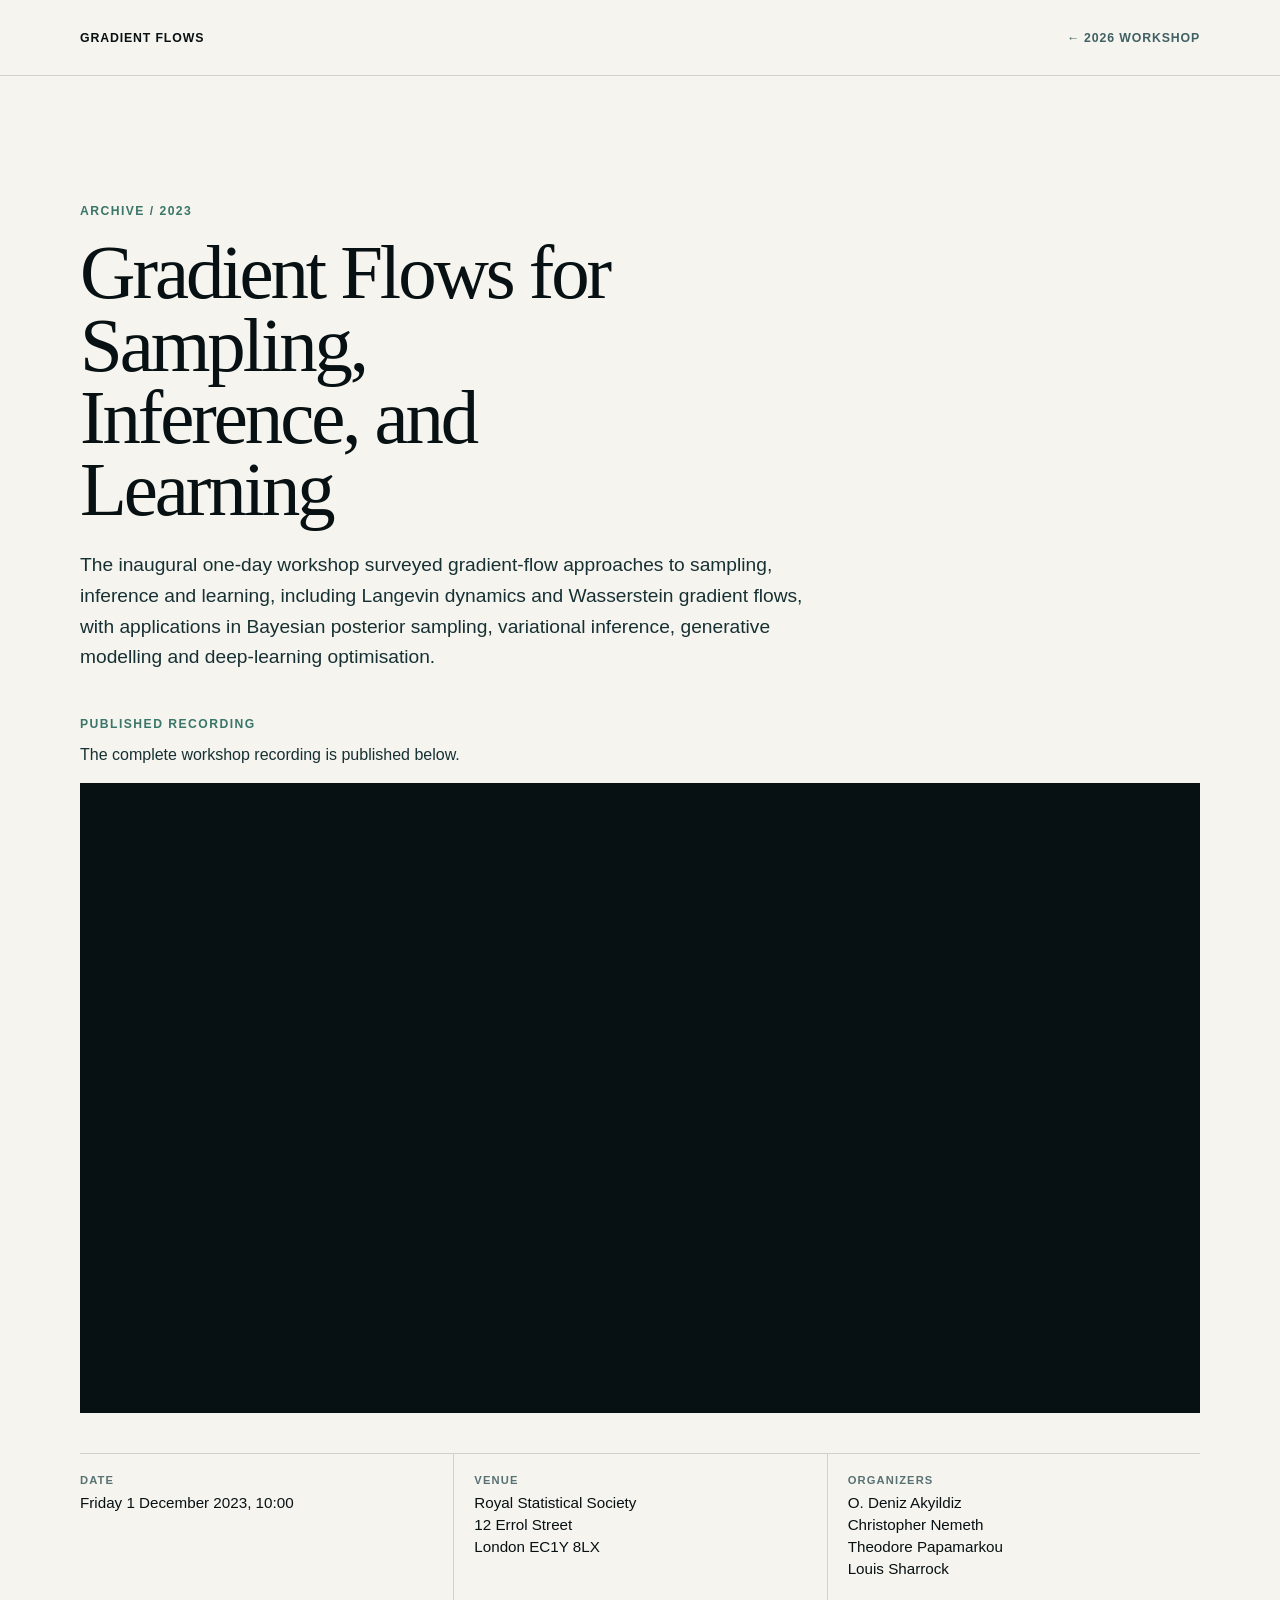
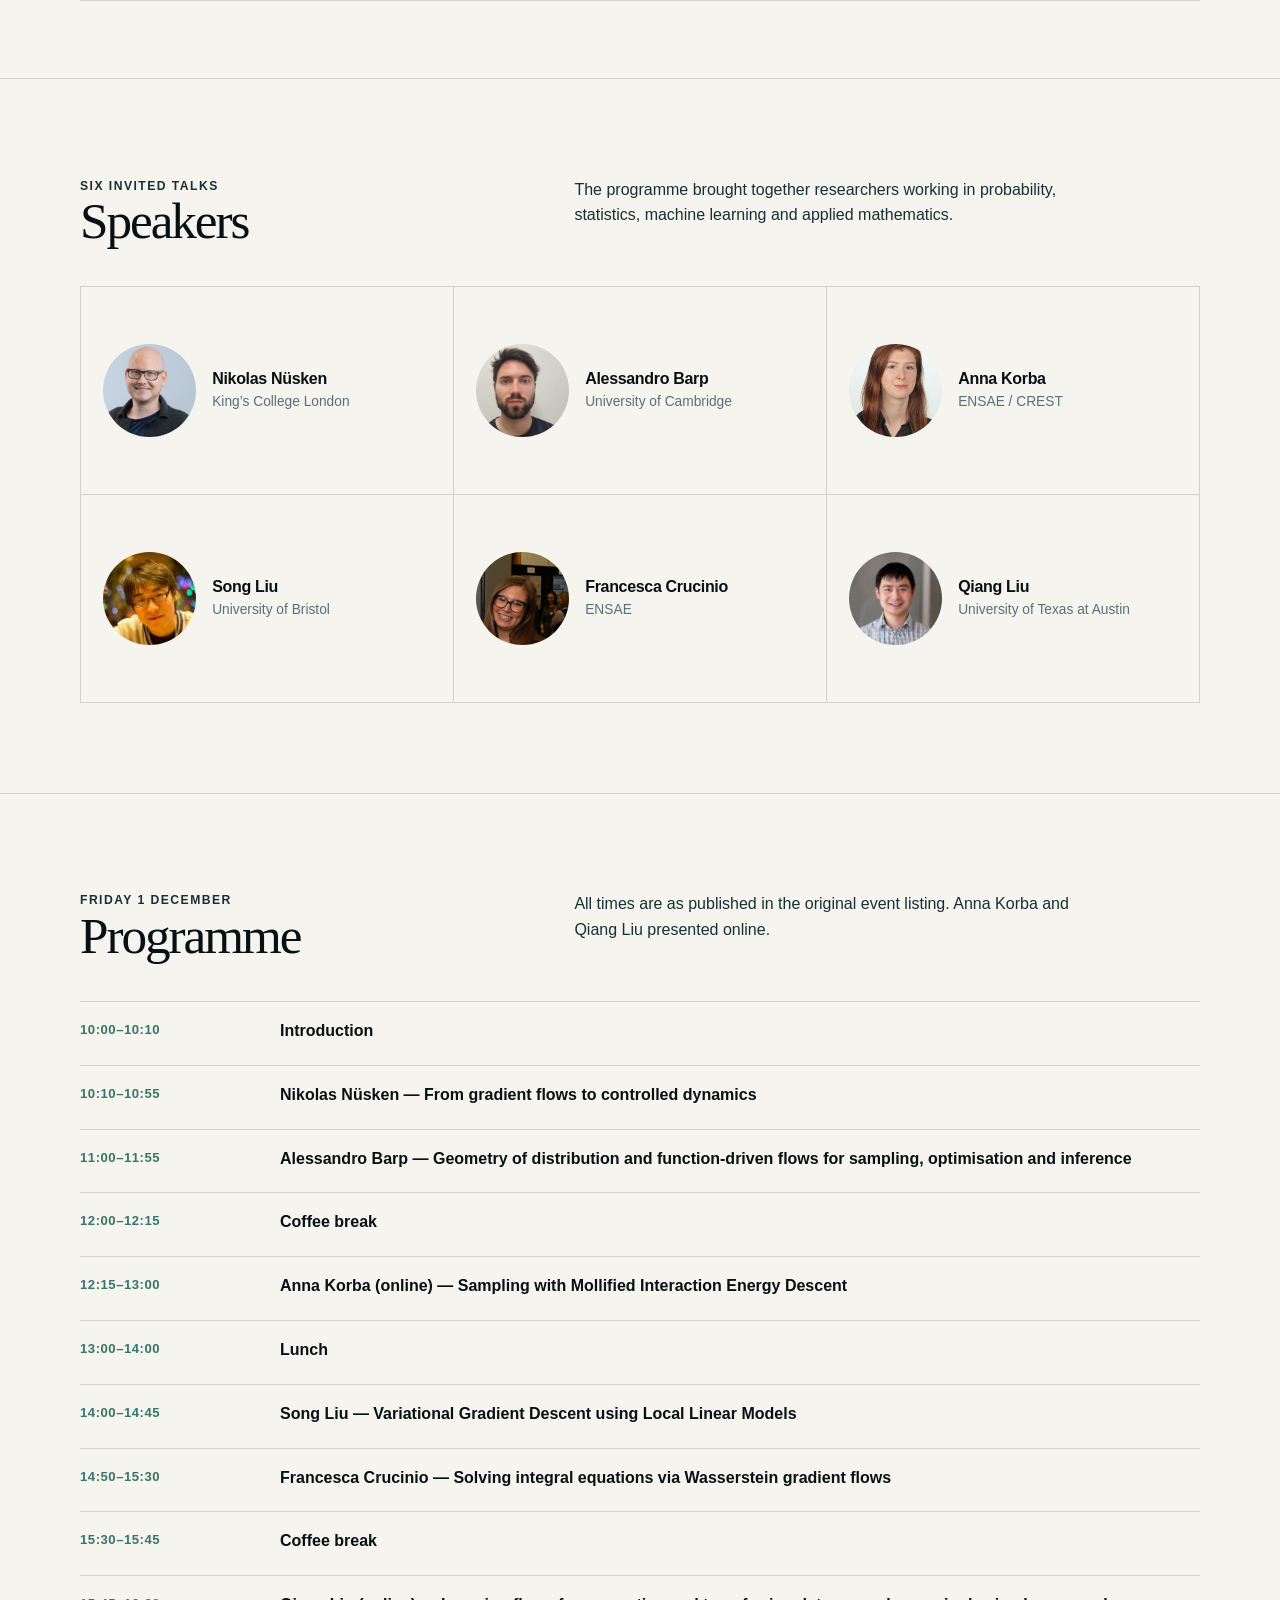
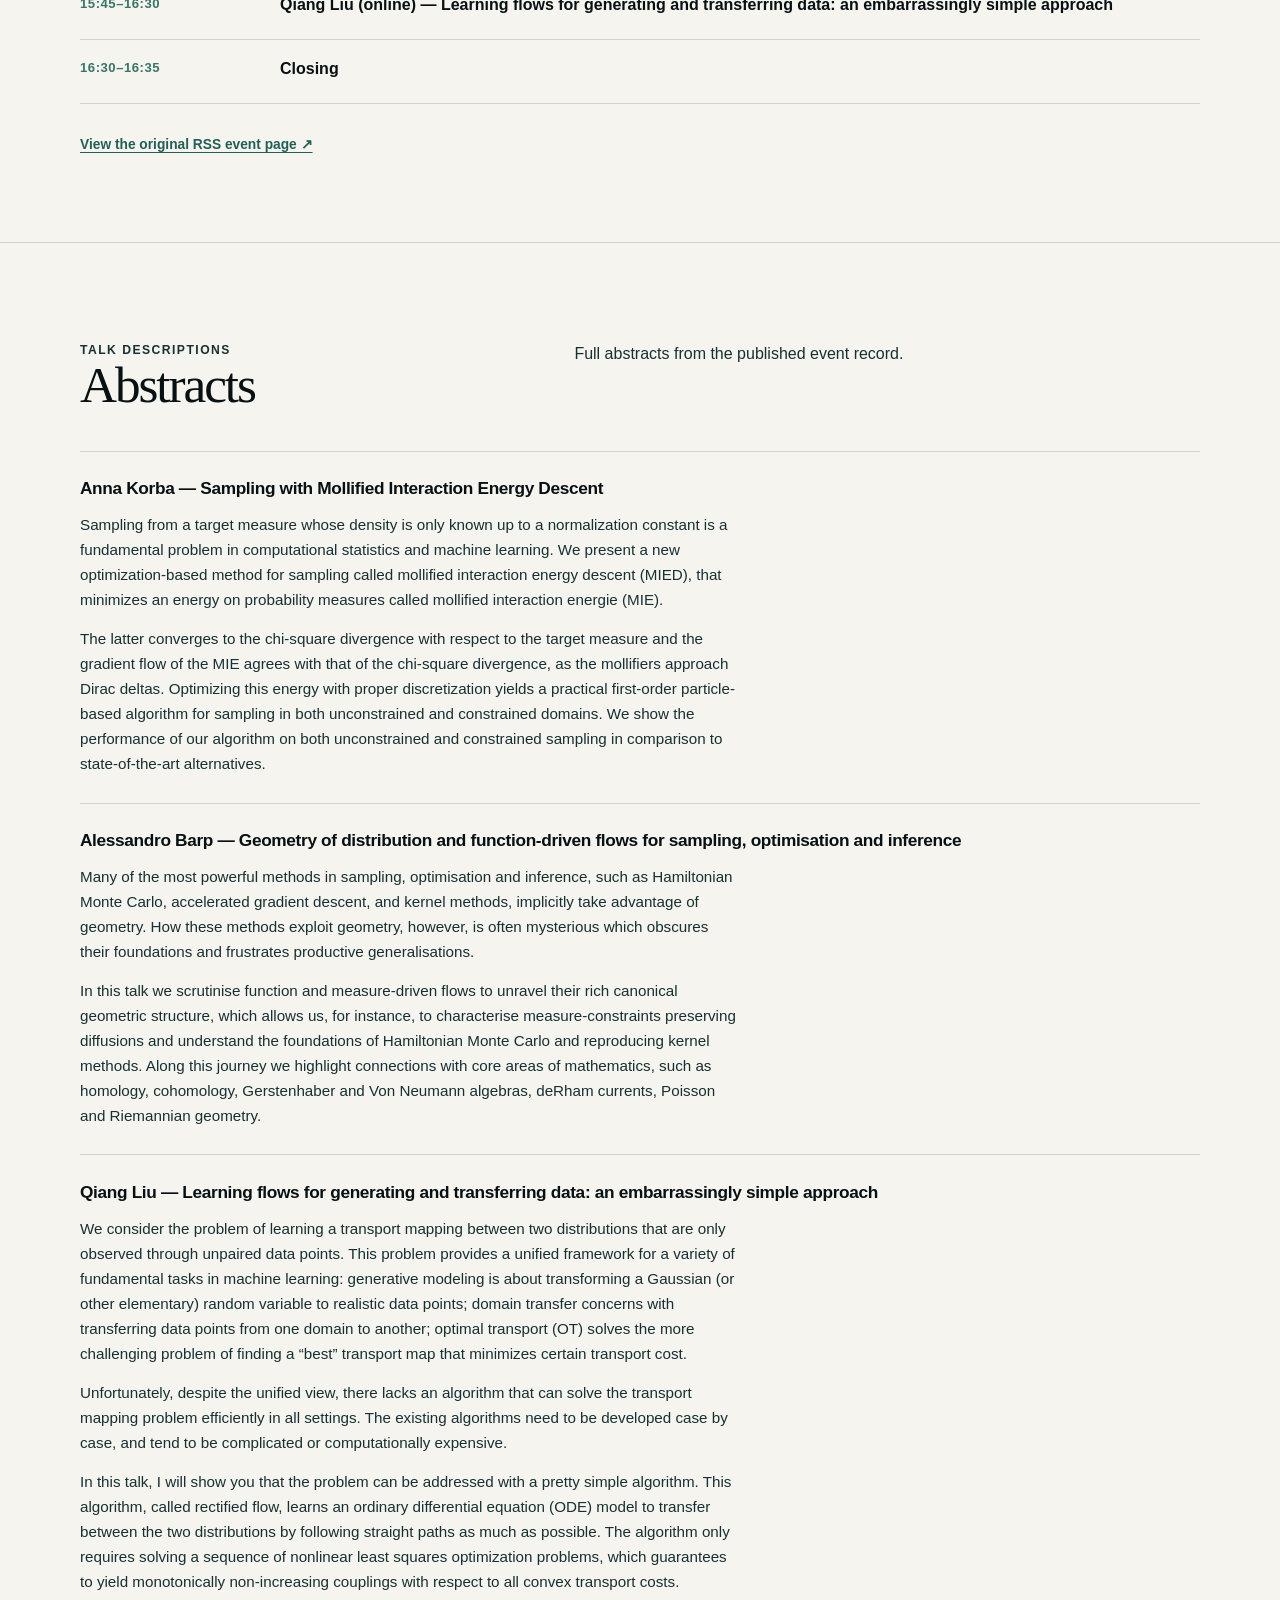
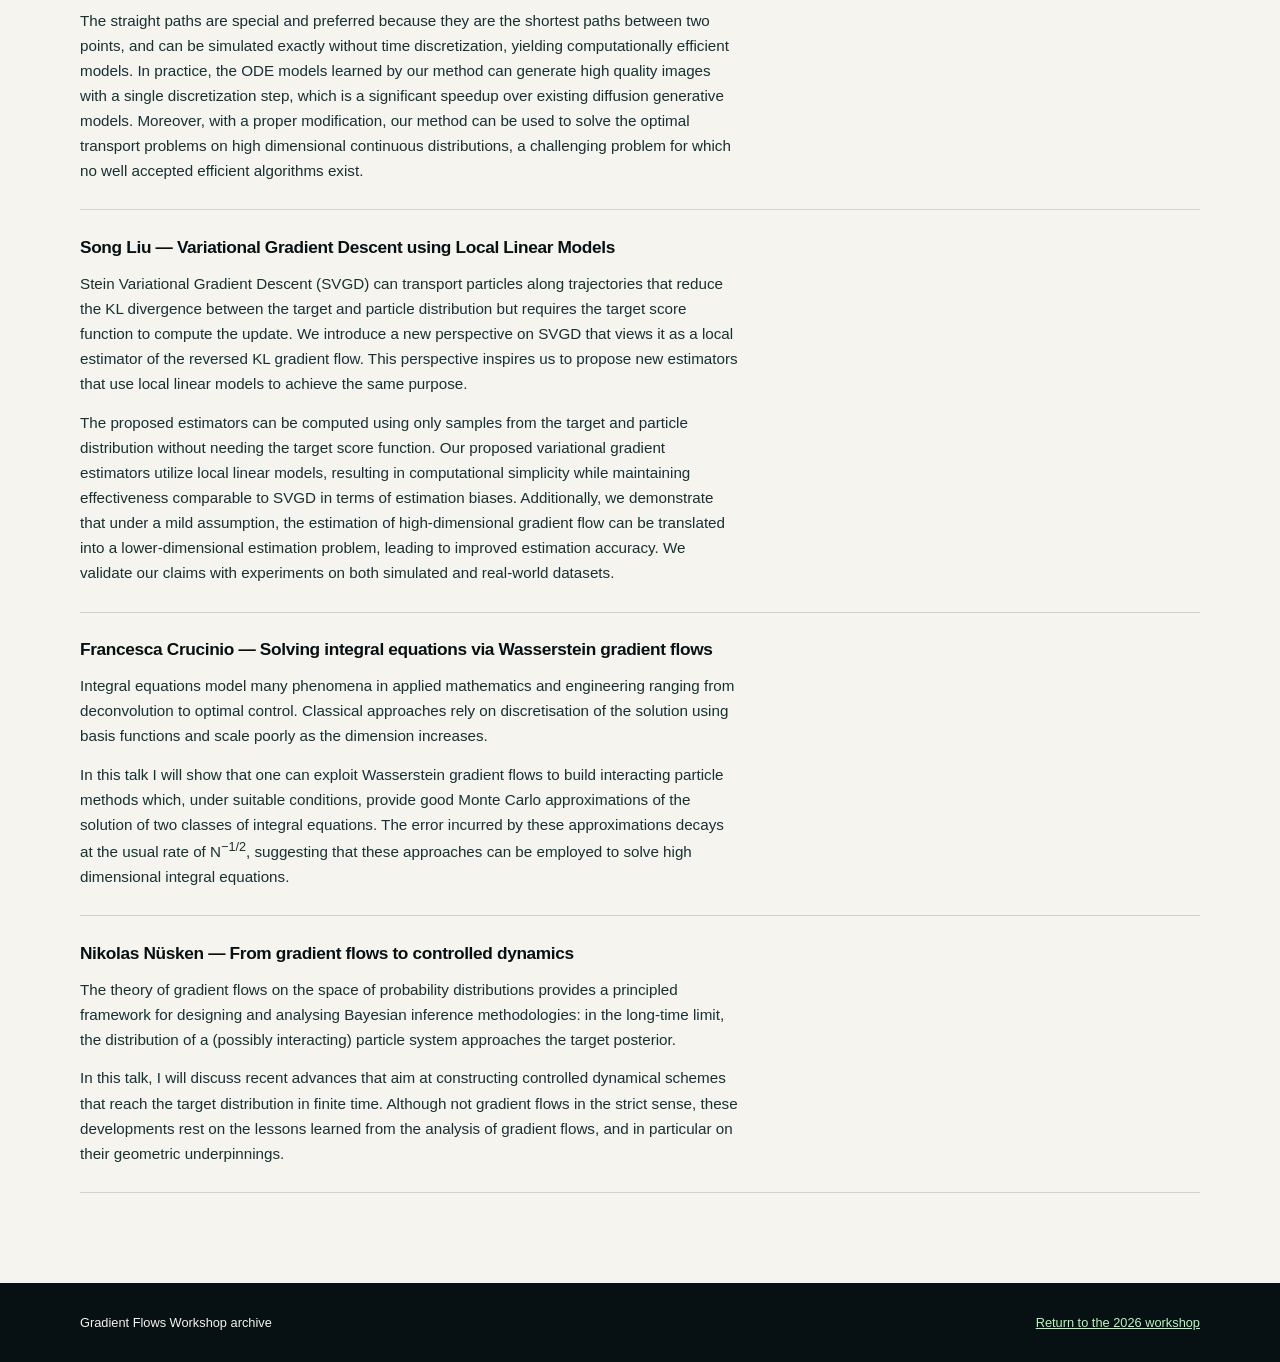
==== 2023/index.html @ 3ec33764 "changes" ====
<!doctype html>
<html lang="en">
  <head>
    <meta charset="UTF-8" />
    <meta name="viewport" content="width=device-width, initial-scale=1.0" />
    <meta name="description" content="Archive of the inaugural Gradient Flows for Sampling, Inference, and Learning workshop, held on 1 December 2023." />
    <title>Gradient Flows Workshop — 2023 archive</title>
    <link rel="stylesheet" href="../archive.css" />
  </head>
  <body>
    <a class="skip-link" href="#main-content">Skip to content</a>
    <header class="topbar"><div class="container"><a class="brand" href="../">Gradient flows</a><a class="back" href="../">← 2026 workshop</a></div></header>
    <main id="main-content">
      <section class="intro"><div class="container">
        <p class="eyebrow">Archive / 2023</p>
        <h1>Gradient Flows for Sampling, Inference, and Learning</h1>
        <p class="lede">The inaugural one-day workshop surveyed gradient-flow approaches to sampling, inference and learning, including Langevin dynamics and Wasserstein gradient flows, with applications in Bayesian posterior sampling, variational inference, generative modelling and deep-learning optimisation.</p>
        <div class="recording">
          <p class="recording-label">Published recording</p>
          <p class="recording-copy">The complete workshop recording is published below.</p>
          <div class="recording-frame"><iframe width="560" height="315" src="https://www.youtube.com/embed/R1g_qBWXZzg?si=RWoN3SNz4ncmwBZl" title="YouTube video player" frameborder="0" allow="accelerometer; autoplay; clipboard-write; encrypted-media; gyroscope; picture-in-picture; web-share" referrerpolicy="strict-origin-when-cross-origin" allowfullscreen></iframe></div>
        </div>
        <dl class="facts">
          <div><dt>Date</dt><dd><time datetime="2023-12-01">Friday 1 December 2023</time>, 10:00</dd></div>
          <div><dt>Venue</dt><dd>Royal Statistical Society<br />12 Errol Street<br />London EC1Y 8LX</dd></div>
          <div><dt>Organizers</dt><dd>O. Deniz Akyildiz<br />Christopher Nemeth<br />Theodore Papamarkou<br />Louis Sharrock</dd></div>
        </dl>
      </div></section>
      <section class="section" aria-labelledby="speakers"><div class="container">
        <div class="section-heading"><div><p class="eyebrow">Six invited talks</p><h2 id="speakers">Speakers</h2></div><p>The programme brought together researchers working in probability, statistics, machine learning and applied mathematics.</p></div>
        <div class="speaker-grid">
          <article class="speaker has-image"><img class="portrait" src="assets/nusken.jpg" width="540" height="540" alt="Nikolas Nüsken" /><div><h3>Nikolas Nüsken</h3><p>King’s College London</p></div></article>
          <article class="speaker has-image"><img class="portrait" src="assets/barp.jpg" width="270" height="270" alt="Alessandro Barp" /><div><h3>Alessandro Barp</h3><p>University of Cambridge</p></div></article>
          <article class="speaker has-image"><img class="portrait" src="../speakers/korba.jpeg" width="2806" height="3608" alt="Anna Korba" /><div><h3>Anna Korba</h3><p>ENSAE / CREST</p></div></article>
          <article class="speaker has-image"><img class="portrait" src="assets/song-liu.jpeg" width="200" height="200" alt="Song Liu" /><div><h3>Song Liu</h3><p>University of Bristol</p></div></article>
          <article class="speaker has-image"><img class="portrait" src="../speakers/crucinio.jpeg" width="568" height="837" alt="Francesca Crucinio" /><div><h3>Francesca Crucinio</h3><p>ENSAE</p></div></article>
          <article class="speaker has-image"><img class="portrait" src="assets/qiang-liu.jpg" width="1200" height="800" alt="Qiang Liu" /><div><h3>Qiang Liu</h3><p>University of Texas at Austin</p></div></article>
        </div>
      </div></section>
      <section class="section" aria-labelledby="programme"><div class="container">
        <div class="section-heading"><div><p class="eyebrow">Friday 1 December</p><h2 id="programme">Programme</h2></div><p>All times are as published in the original event listing. Anna Korba and Qiang Liu presented online.</p></div>
        <div class="programme">
          <article class="slot"><time>10:00–10:10</time><div><h3>Introduction</h3></div></article>
          <article class="slot"><time>10:10–10:55</time><div><h3>Nikolas Nüsken — From gradient flows to controlled dynamics</h3></div></article>
          <article class="slot"><time>11:00–11:55</time><div><h3>Alessandro Barp — Geometry of distribution and function-driven flows for sampling, optimisation and inference</h3></div></article>
          <article class="slot"><time>12:00–12:15</time><div><h3>Coffee break</h3></div></article>
          <article class="slot"><time>12:15–13:00</time><div><h3>Anna Korba (online) — Sampling with Mollified Interaction Energy Descent</h3></div></article>
          <article class="slot"><time>13:00–14:00</time><div><h3>Lunch</h3></div></article>
          <article class="slot"><time>14:00–14:45</time><div><h3>Song Liu — Variational Gradient Descent using Local Linear Models</h3></div></article>
          <article class="slot"><time>14:50–15:30</time><div><h3>Francesca Crucinio — Solving integral equations via Wasserstein gradient flows</h3></div></article>
          <article class="slot"><time>15:30–15:45</time><div><h3>Coffee break</h3></div></article>
          <article class="slot"><time>15:45–16:30</time><div><h3>Qiang Liu (online) — Learning flows for generating and transferring data: an embarrassingly simple approach</h3></div></article>
          <article class="slot"><time>16:30–16:35</time><div><h3>Closing</h3></div></article>
        </div>
        <a class="source" href="https://rss.org.uk/training-events/events/events-2023/sections/gradient-flows-for-sampling%2C-inference%2C-and-learni/" target="_blank" rel="noreferrer">View the original RSS event page ↗</a>
      </div></section>
      <section class="section" aria-labelledby="abstracts"><div class="container">
        <div class="section-heading"><div><p class="eyebrow">Talk descriptions</p><h2 id="abstracts">Abstracts</h2></div><p>Full abstracts from the published event record.</p></div>
        <div class="abstract-list">
          <article class="abstract"><h3>Anna Korba — Sampling with Mollified Interaction Energy Descent</h3><p>Sampling from a target measure whose density is only known up to a normalization constant is a fundamental problem in computational statistics and machine learning. We present a new optimization-based method for sampling called mollified interaction energy descent (MIED), that minimizes an energy on probability measures called mollified interaction energie (MIE).</p><p>The latter converges to the chi-square divergence with respect to the target measure and the gradient flow of the MIE agrees with that of the chi-square divergence, as the mollifiers approach Dirac deltas. Optimizing this energy with proper discretization yields a practical first-order particle-based algorithm for sampling in both unconstrained and constrained domains. We show the performance of our algorithm on both unconstrained and constrained sampling in comparison to state-of-the-art alternatives.</p></article>
          <article class="abstract"><h3>Alessandro Barp — Geometry of distribution and function-driven flows for sampling, optimisation and inference</h3><p>Many of the most powerful methods in sampling, optimisation and inference, such as Hamiltonian Monte Carlo, accelerated gradient descent, and kernel methods, implicitly take advantage of geometry. How these methods exploit geometry, however, is often mysterious which obscures their foundations and frustrates productive generalisations.</p><p>In this talk we scrutinise function and measure-driven flows to unravel their rich canonical geometric structure, which allows us, for instance, to characterise measure-constraints preserving diffusions and understand the foundations of Hamiltonian Monte Carlo and reproducing kernel methods. Along this journey we highlight connections with core areas of mathematics, such as homology, cohomology, Gerstenhaber and Von Neumann algebras, deRham currents, Poisson and Riemannian geometry.</p></article>
          <article class="abstract"><h3>Qiang Liu — Learning flows for generating and transferring data: an embarrassingly simple approach</h3><p>We consider the problem of learning a transport mapping between two distributions that are only observed through unpaired data points. This problem provides a unified framework for a variety of fundamental tasks in machine learning: generative modeling is about transforming a Gaussian (or other elementary) random variable to realistic data points; domain transfer concerns with transferring data points from one domain to another; optimal transport (OT) solves the more challenging problem of finding a “best” transport map that minimizes certain transport cost.</p><p>Unfortunately, despite the unified view, there lacks an algorithm that can solve the transport mapping problem efficiently in all settings. The existing algorithms need to be developed case by case, and tend to be complicated or computationally expensive.</p><p>In this talk, I will show you that the problem can be addressed with a pretty simple algorithm. This algorithm, called rectified flow, learns an ordinary differential equation (ODE) model to transfer between the two distributions by following straight paths as much as possible. The algorithm only requires solving a sequence of nonlinear least squares optimization problems, which guarantees to yield monotonically non-increasing couplings with respect to all convex transport costs.</p><p>The straight paths are special and preferred because they are the shortest paths between two points, and can be simulated exactly without time discretization, yielding computationally efficient models. In practice, the ODE models learned by our method can generate high quality images with a single discretization step, which is a significant speedup over existing diffusion generative models. Moreover, with a proper modification, our method can be used to solve the optimal transport problems on high dimensional continuous distributions, a challenging problem for which no well accepted efficient algorithms exist.</p></article>
          <article class="abstract"><h3>Song Liu — Variational Gradient Descent using Local Linear Models</h3><p>Stein Variational Gradient Descent (SVGD) can transport particles along trajectories that reduce the KL divergence between the target and particle distribution but requires the target score function to compute the update. We introduce a new perspective on SVGD that views it as a local estimator of the reversed KL gradient flow. This perspective inspires us to propose new estimators that use local linear models to achieve the same purpose.</p><p>The proposed estimators can be computed using only samples from the target and particle distribution without needing the target score function. Our proposed variational gradient estimators utilize local linear models, resulting in computational simplicity while maintaining effectiveness comparable to SVGD in terms of estimation biases. Additionally, we demonstrate that under a mild assumption, the estimation of high-dimensional gradient flow can be translated into a lower-dimensional estimation problem, leading to improved estimation accuracy. We validate our claims with experiments on both simulated and real-world datasets.</p></article>
          <article class="abstract"><h3>Francesca Crucinio — Solving integral equations via Wasserstein gradient flows</h3><p>Integral equations model many phenomena in applied mathematics and engineering ranging from deconvolution to optimal control. Classical approaches rely on discretisation of the solution using basis functions and scale poorly as the dimension increases.</p><p>In this talk I will show that one can exploit Wasserstein gradient flows to build interacting particle methods which, under suitable conditions, provide good Monte Carlo approximations of the solution of two classes of integral equations. The error incurred by these approximations decays at the usual rate of N<sup>−1/2</sup>, suggesting that these approaches can be employed to solve high dimensional integral equations.</p></article>
          <article class="abstract"><h3>Nikolas Nüsken — From gradient flows to controlled dynamics</h3><p>The theory of gradient flows on the space of probability distributions provides a principled framework for designing and analysing Bayesian inference methodologies: in the long-time limit, the distribution of a (possibly interacting) particle system approaches the target posterior.</p><p>In this talk, I will discuss recent advances that aim at constructing controlled dynamical schemes that reach the target distribution in finite time. Although not gradient flows in the strict sense, these developments rest on the lessons learned from the analysis of gradient flows, and in particular on their geometric underpinnings.</p></article>
        </div>
      </div></section>
    </main>
    <footer class="footer"><div class="container"><span>Gradient Flows Workshop archive</span><a href="../">Return to the 2026 workshop</a></div></footer>
  </body>
</html>
---- archive.css ----
:root {
  --ink: #071012;
  --ink-soft: #173033;
  --paper: #f5f4ee;
  --paper-soft: #e8e9e0;
  --mint: #b9f7c2;
  --aqua: #69e4dc;
  --coral: #ff926d;
  --line: rgba(7, 16, 18, .15);
  --sans: "Space Grotesk", "Avenir Next", Avenir, "Segoe UI", Helvetica, Arial, sans-serif;
  --display: "Iowan Old Style", Baskerville, "Times New Roman", serif;
}

* { box-sizing: border-box; }
html { scroll-behavior: smooth; }
body { margin: 0; min-width: 320px; background: var(--paper); color: var(--ink); font-family: var(--sans); -webkit-font-smoothing: antialiased; }
a { color: inherit; }
a:focus-visible { outline: 3px solid var(--aqua); outline-offset: 3px; }
.skip-link { position: fixed; top: 1rem; left: 1rem; z-index: 10; padding: .7rem 1rem; transform: translateY(-160%); background: var(--mint); font-weight: 700; text-decoration: none; }
.skip-link:focus { transform: translateY(0); }
.container { width: min(100% - 3rem, 1120px); margin-inline: auto; }
.topbar { border-bottom: 1px solid var(--line); background: var(--paper); }
.topbar .container { display: flex; min-height: 4.7rem; align-items: center; justify-content: space-between; gap: 1rem; }
.brand, .back { font-size: .77rem; font-weight: 750; letter-spacing: .07em; text-decoration: none; text-transform: uppercase; }
.back { color: #406064; }
.back:hover { color: var(--ink); }
.intro { padding: clamp(4rem, 10vw, 8rem) 0 clamp(3rem, 6vw, 5rem); border-bottom: 1px solid var(--line); }
.eyebrow { margin: 0 0 1.2rem; color: #397569; font-size: .76rem; font-weight: 750; letter-spacing: .12em; text-transform: uppercase; }
h1, h2, h3, p { margin-top: 0; }
h1, h2 { font-family: var(--display); font-weight: 500; letter-spacing: -.04em; }
h1 { max-width: 15ch; margin-bottom: 1.5rem; font-size: clamp(2.5rem, 6vw, 5.4rem); line-height: .94; }
.lede { max-width: 70ch; color: var(--ink-soft); font-size: clamp(1rem, 1.55vw, 1.2rem); line-height: 1.6; }
.facts { display: grid; margin: 2.5rem 0 0; border-top: 1px solid var(--line); grid-template-columns: repeat(3, 1fr); }
.facts div { min-height: 6.7rem; padding: 1.25rem 1.25rem 1.25rem 0; border-bottom: 1px solid var(--line); }
.facts div + div { padding-left: 1.25rem; border-left: 1px solid var(--line); }
dt { margin-bottom: .38rem; color: #587174; font-size: .7rem; font-weight: 750; letter-spacing: .1em; text-transform: uppercase; }
dd { margin: 0; font-size: .95rem; line-height: 1.45; }
.recording { margin-top: 2.75rem; }
.recording-label { margin-bottom: .75rem; color: #397569; font-size: .76rem; font-weight: 750; letter-spacing: .12em; text-transform: uppercase; }
.recording-copy { margin-bottom: 1rem; color: var(--ink-soft); line-height: 1.5; }
.recording-frame { overflow: hidden; width: 100%; aspect-ratio: 16 / 9; background: var(--ink); }
.recording-frame iframe { display: block; width: 100%; height: 100%; border: 0; }
.section { padding: clamp(3.5rem, 7vw, 6rem) 0; }
.section + .section { border-top: 1px solid var(--line); }
.section-heading { display: grid; grid-template-columns: minmax(0, .85fr) minmax(16rem, 1.15fr); gap: 2rem; margin-bottom: 2.5rem; }
h2 { margin-bottom: 0; font-size: clamp(2.15rem, 4vw, 3.6rem); line-height: .98; }
.section-heading p { max-width: 58ch; margin: .5rem 0 0; color: var(--ink-soft); line-height: 1.6; }
.speaker-grid { display: grid; grid-template-columns: repeat(3, 1fr); border-top: 1px solid var(--line); border-left: 1px solid var(--line); }
.speaker { min-height: 13rem; padding: 1.4rem; border-right: 1px solid var(--line); border-bottom: 1px solid var(--line); }
.speaker.has-image { display: grid; grid-template-columns: 5.8rem 1fr; gap: 1rem; align-items: center; }
.portrait { width: 5.8rem; height: 5.8rem; object-fit: cover; object-position: center center; border-radius: 50%; background: var(--paper-soft); }
.speaker h3 { margin-bottom: .25rem; font-size: 1rem; letter-spacing: -.02em; }
.speaker p { margin-bottom: 0; color: #587174; font-size: .86rem; line-height: 1.4; }
.programme { display: grid; border-top: 1px solid var(--line); }
.slot { display: grid; grid-template-columns: 11rem minmax(0, 1fr); gap: 1.5rem; padding: 1.25rem 0; border-bottom: 1px solid var(--line); }
.slot time { color: #397569; font-size: .82rem; font-weight: 750; letter-spacing: .04em; }
.slot h3 { margin-bottom: .3rem; font-size: 1rem; }
.slot p { margin-bottom: 0; color: #587174; font-size: .9rem; line-height: 1.5; }
.abstract-list { display: grid; border-top: 1px solid var(--line); }
.abstract { padding: 1.65rem 0; border-bottom: 1px solid var(--line); }
.abstract h3 { margin-bottom: .8rem; font-size: 1.08rem; letter-spacing: -.02em; }
.abstract p { max-width: 78ch; margin-bottom: .85rem; color: var(--ink-soft); font-size: .95rem; line-height: 1.65; }
.abstract p:last-child { margin-bottom: 0; }
.source { display: inline-block; margin-top: 2rem; color: #235f58; font-size: .86rem; font-weight: 750; text-underline-offset: .22em; }
.footer { padding: 2rem 0; background: var(--ink); color: var(--paper); }
.footer .container { display: flex; align-items: center; justify-content: space-between; gap: 1rem; font-size: .8rem; }
.footer a { color: var(--mint); }
@media (max-width: 760px) {
  .container { width: min(100% - 2rem, 1120px); }
  .facts, .section-heading { grid-template-columns: 1fr; }
  .facts div + div { padding-left: 0; border-left: 0; }
  .facts div { min-height: 0; }
  .speaker-grid { grid-template-columns: 1fr; }
  .slot { grid-template-columns: 1fr; gap: .4rem; }
  .footer .container { align-items: flex-start; flex-direction: column; }
}
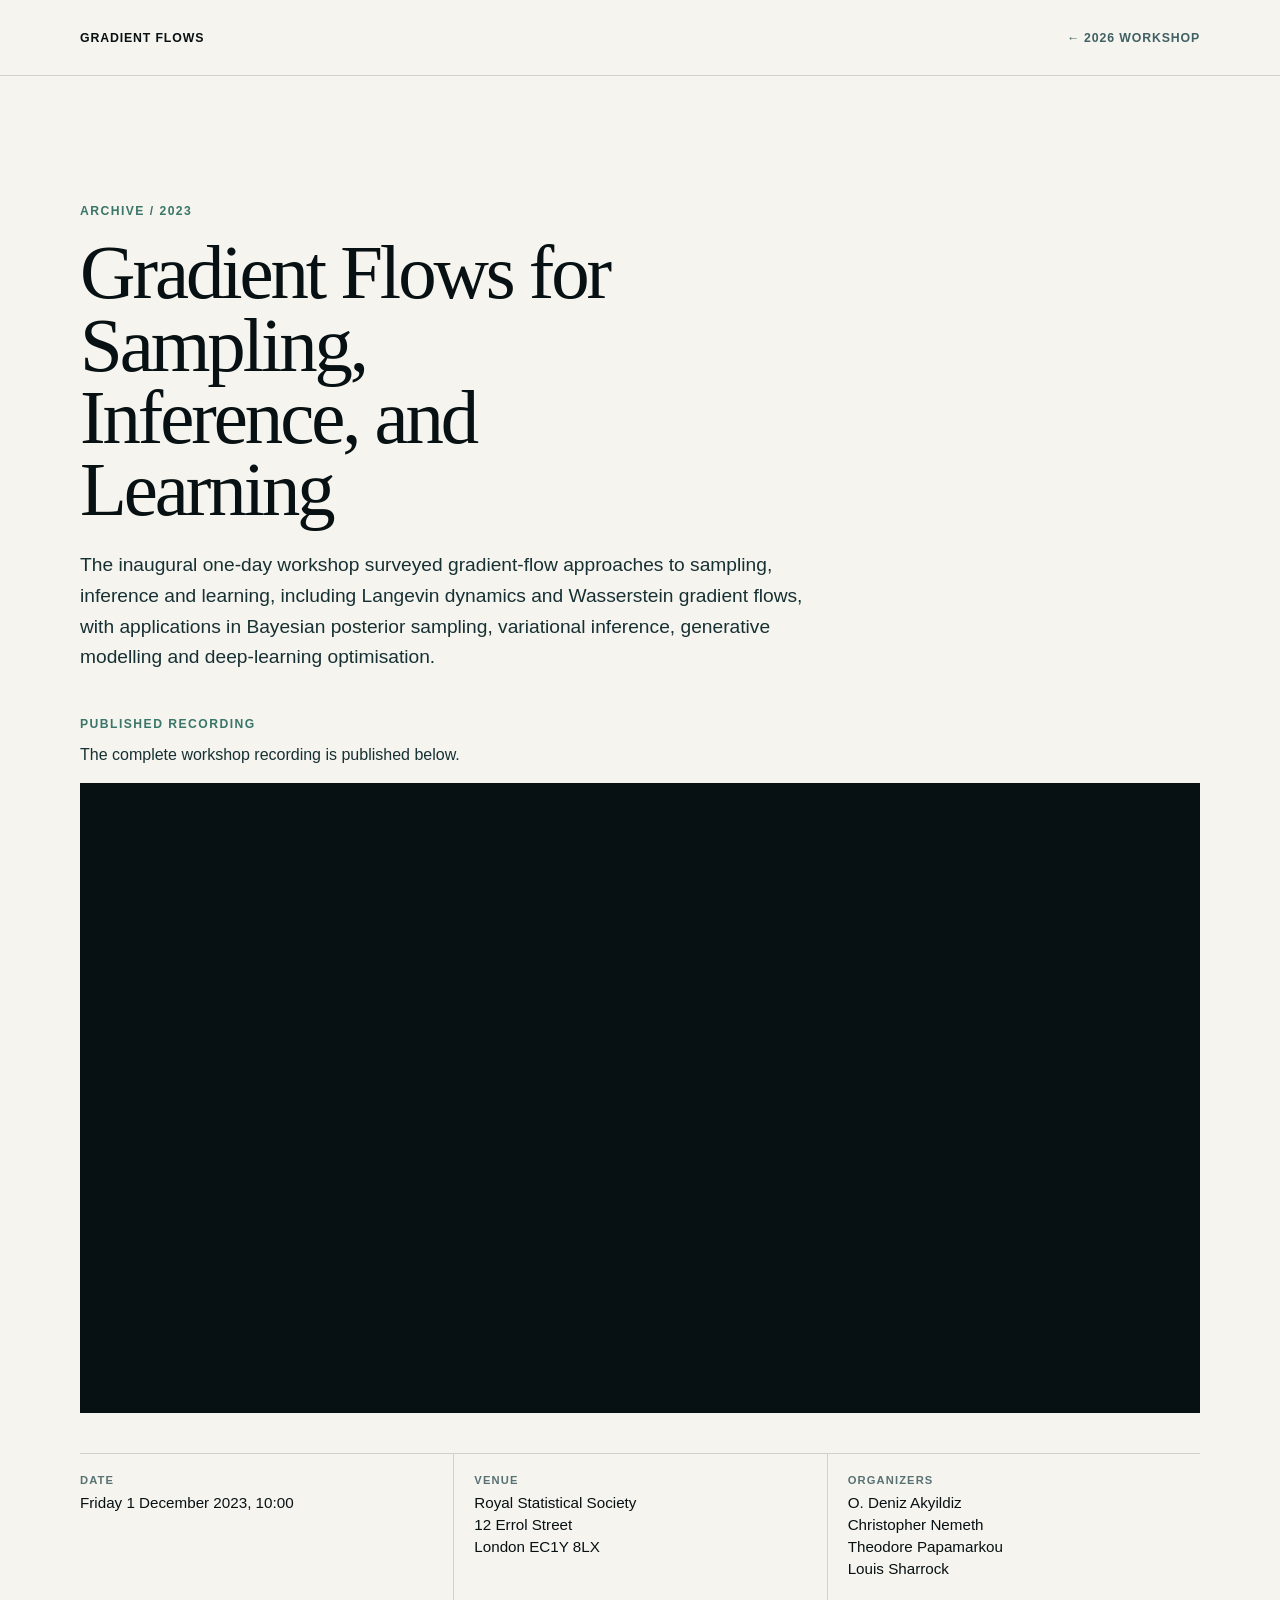
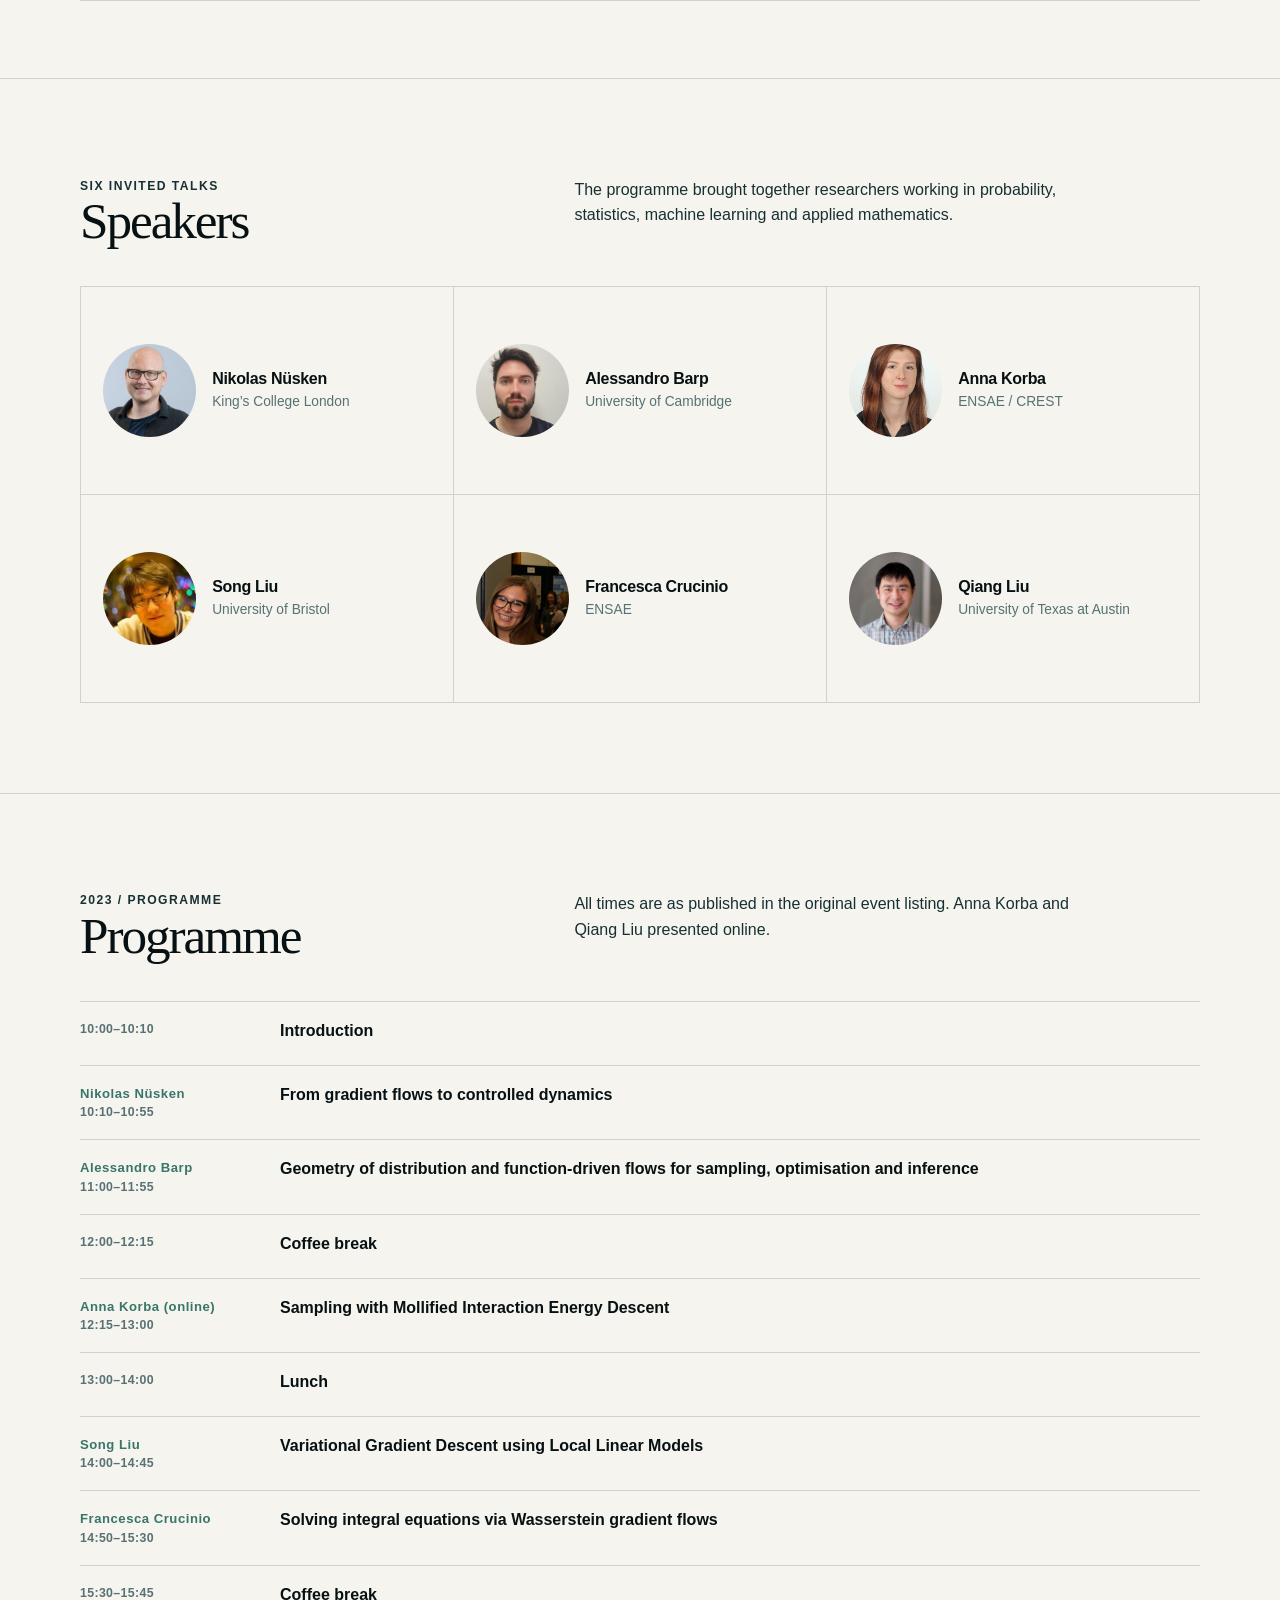
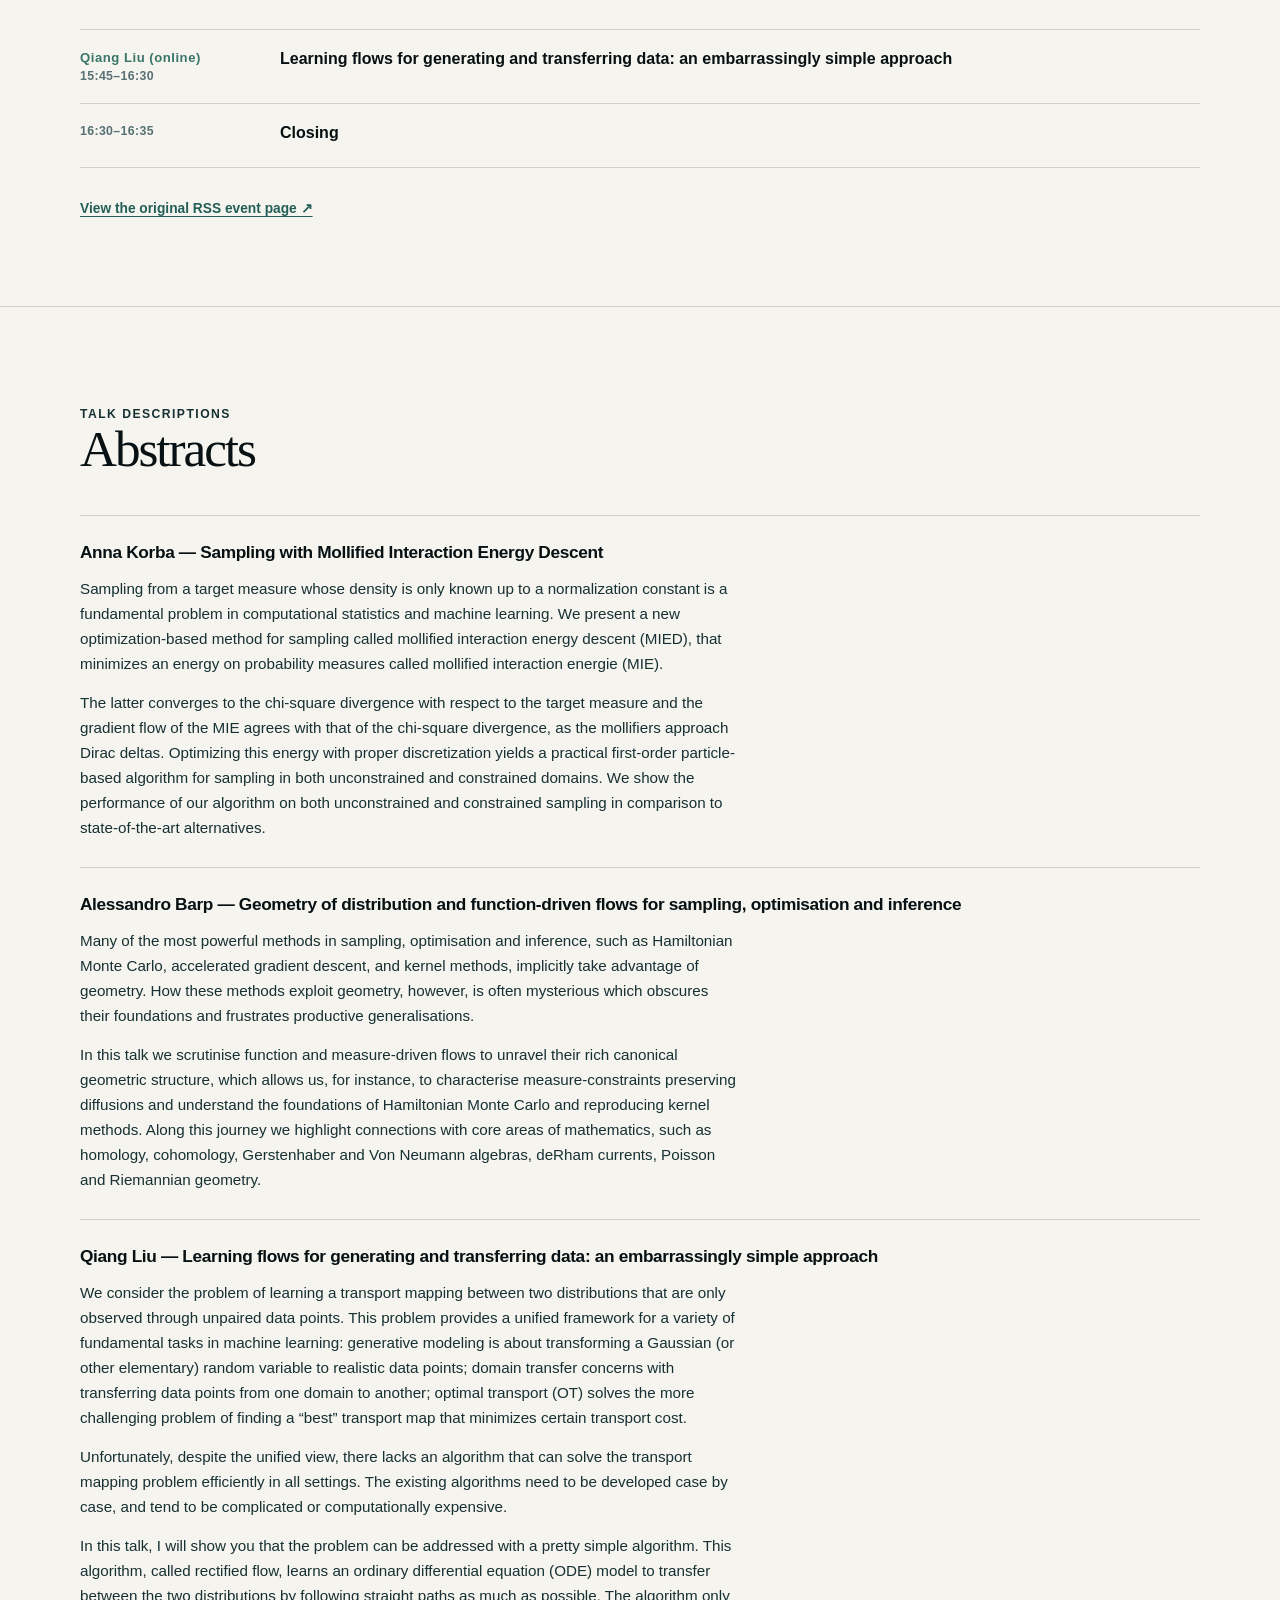
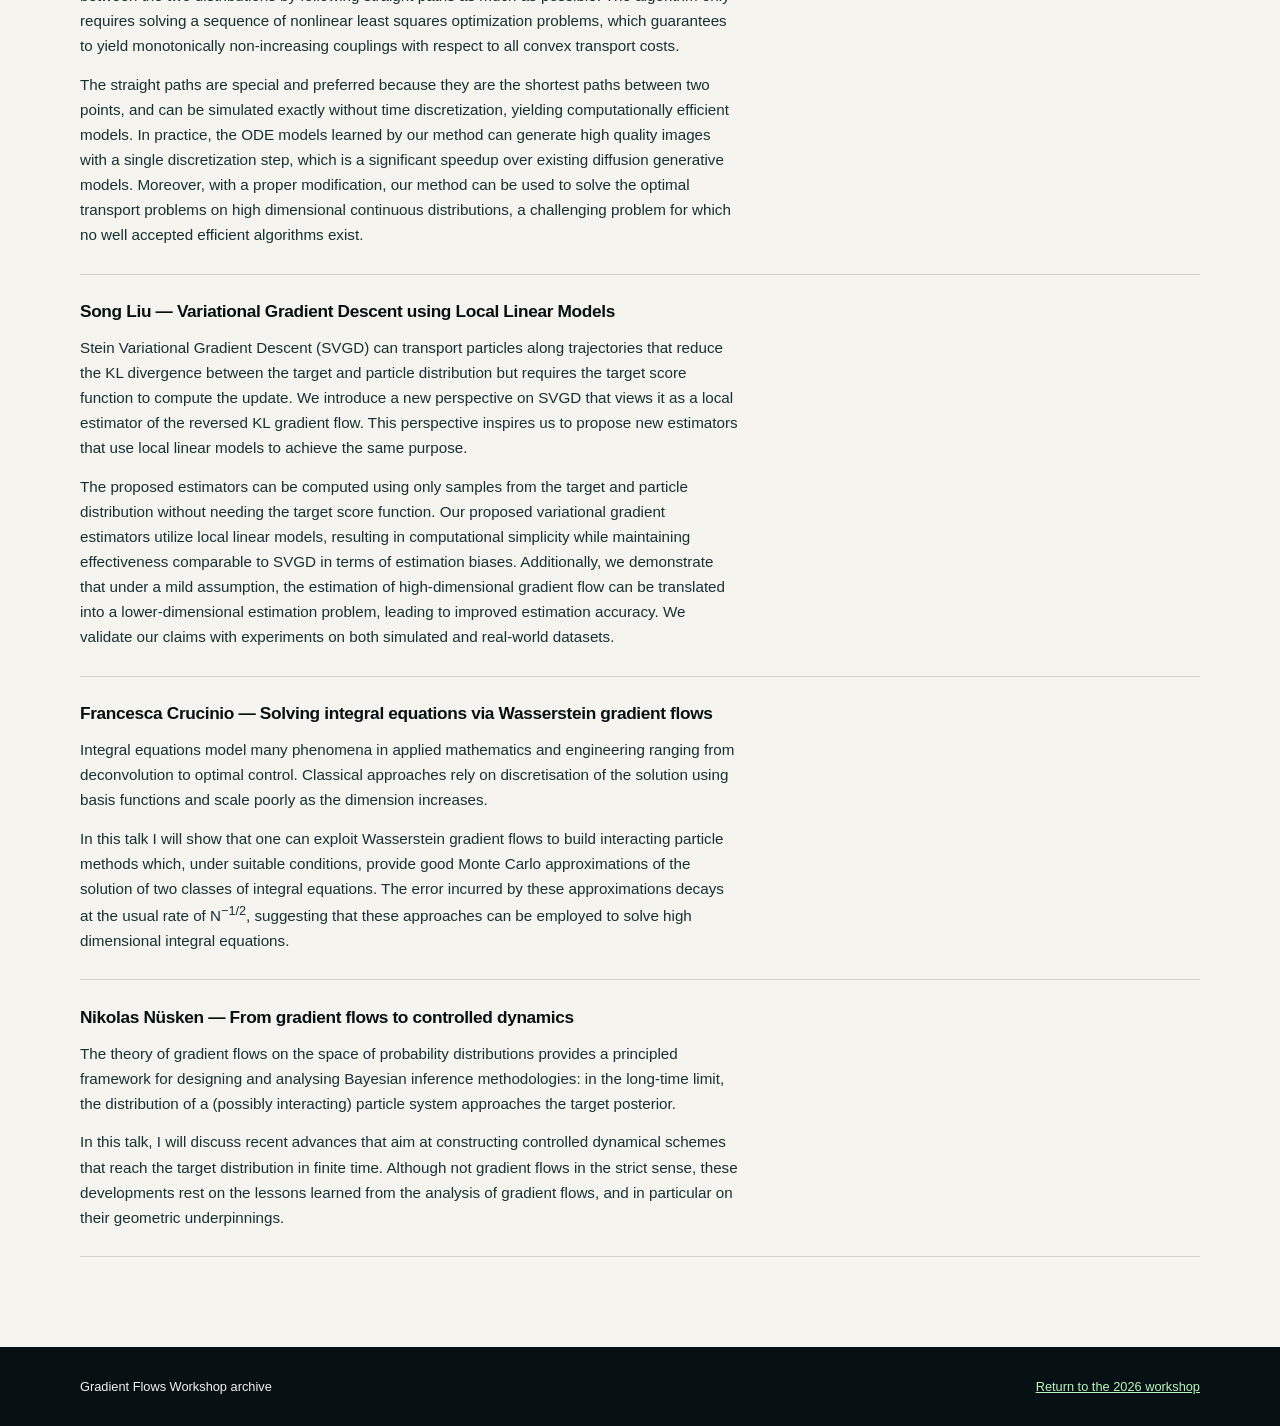
==== commit 22126f84: "changes" ====
--- a/2023/index.html
+++ b/2023/index.html
@@ -38,24 +38,24 @@
         </div>
       </div></section>
       <section class="section" aria-labelledby="programme"><div class="container">
-        <div class="section-heading"><div><p class="eyebrow">Friday 1 December</p><h2 id="programme">Programme</h2></div><p>All times are as published in the original event listing. Anna Korba and Qiang Liu presented online.</p></div>
+        <div class="section-heading"><div><p class="eyebrow">2023 / Programme</p><h2 id="programme">Programme</h2></div><p>All times are as published in the original event listing. Anna Korba and Qiang Liu presented online.</p></div>
         <div class="programme">
-          <article class="slot"><time>10:00–10:10</time><div><h3>Introduction</h3></div></article>
-          <article class="slot"><time>10:10–10:55</time><div><h3>Nikolas Nüsken — From gradient flows to controlled dynamics</h3></div></article>
-          <article class="slot"><time>11:00–11:55</time><div><h3>Alessandro Barp — Geometry of distribution and function-driven flows for sampling, optimisation and inference</h3></div></article>
-          <article class="slot"><time>12:00–12:15</time><div><h3>Coffee break</h3></div></article>
-          <article class="slot"><time>12:15–13:00</time><div><h3>Anna Korba (online) — Sampling with Mollified Interaction Energy Descent</h3></div></article>
-          <article class="slot"><time>13:00–14:00</time><div><h3>Lunch</h3></div></article>
-          <article class="slot"><time>14:00–14:45</time><div><h3>Song Liu — Variational Gradient Descent using Local Linear Models</h3></div></article>
-          <article class="slot"><time>14:50–15:30</time><div><h3>Francesca Crucinio — Solving integral equations via Wasserstein gradient flows</h3></div></article>
-          <article class="slot"><time>15:30–15:45</time><div><h3>Coffee break</h3></div></article>
-          <article class="slot"><time>15:45–16:30</time><div><h3>Qiang Liu (online) — Learning flows for generating and transferring data: an embarrassingly simple approach</h3></div></article>
-          <article class="slot"><time>16:30–16:35</time><div><h3>Closing</h3></div></article>
+          <article class="slot"><div class="slot-meta"><time>10:00–10:10</time></div><div><h3>Introduction</h3></div></article>
+          <article class="slot"><div class="slot-meta"><span class="slot-speaker">Nikolas Nüsken</span><time>10:10–10:55</time></div><div><h3>From gradient flows to controlled dynamics</h3></div></article>
+          <article class="slot"><div class="slot-meta"><span class="slot-speaker">Alessandro Barp</span><time>11:00–11:55</time></div><div><h3>Geometry of distribution and function-driven flows for sampling, optimisation and inference</h3></div></article>
+          <article class="slot"><div class="slot-meta"><time>12:00–12:15</time></div><div><h3>Coffee break</h3></div></article>
+          <article class="slot"><div class="slot-meta"><span class="slot-speaker">Anna Korba (online)</span><time>12:15–13:00</time></div><div><h3>Sampling with Mollified Interaction Energy Descent</h3></div></article>
+          <article class="slot"><div class="slot-meta"><time>13:00–14:00</time></div><div><h3>Lunch</h3></div></article>
+          <article class="slot"><div class="slot-meta"><span class="slot-speaker">Song Liu</span><time>14:00–14:45</time></div><div><h3>Variational Gradient Descent using Local Linear Models</h3></div></article>
+          <article class="slot"><div class="slot-meta"><span class="slot-speaker">Francesca Crucinio</span><time>14:50–15:30</time></div><div><h3>Solving integral equations via Wasserstein gradient flows</h3></div></article>
+          <article class="slot"><div class="slot-meta"><time>15:30–15:45</time></div><div><h3>Coffee break</h3></div></article>
+          <article class="slot"><div class="slot-meta"><span class="slot-speaker">Qiang Liu (online)</span><time>15:45–16:30</time></div><div><h3>Learning flows for generating and transferring data: an embarrassingly simple approach</h3></div></article>
+          <article class="slot"><div class="slot-meta"><time>16:30–16:35</time></div><div><h3>Closing</h3></div></article>
         </div>
         <a class="source" href="https://rss.org.uk/training-events/events/events-2023/sections/gradient-flows-for-sampling%2C-inference%2C-and-learni/" target="_blank" rel="noreferrer">View the original RSS event page ↗</a>
       </div></section>
       <section class="section" aria-labelledby="abstracts"><div class="container">
-        <div class="section-heading"><div><p class="eyebrow">Talk descriptions</p><h2 id="abstracts">Abstracts</h2></div><p>Full abstracts from the published event record.</p></div>
+        <div class="section-heading section-heading--compact"><div><p class="eyebrow">Talk descriptions</p><h2 id="abstracts">Abstracts</h2></div></div>
         <div class="abstract-list">
           <article class="abstract"><h3>Anna Korba — Sampling with Mollified Interaction Energy Descent</h3><p>Sampling from a target measure whose density is only known up to a normalization constant is a fundamental problem in computational statistics and machine learning. We present a new optimization-based method for sampling called mollified interaction energy descent (MIED), that minimizes an energy on probability measures called mollified interaction energie (MIE).</p><p>The latter converges to the chi-square divergence with respect to the target measure and the gradient flow of the MIE agrees with that of the chi-square divergence, as the mollifiers approach Dirac deltas. Optimizing this energy with proper discretization yields a practical first-order particle-based algorithm for sampling in both unconstrained and constrained domains. We show the performance of our algorithm on both unconstrained and constrained sampling in comparison to state-of-the-art alternatives.</p></article>
           <article class="abstract"><h3>Alessandro Barp — Geometry of distribution and function-driven flows for sampling, optimisation and inference</h3><p>Many of the most powerful methods in sampling, optimisation and inference, such as Hamiltonian Monte Carlo, accelerated gradient descent, and kernel methods, implicitly take advantage of geometry. How these methods exploit geometry, however, is often mysterious which obscures their foundations and frustrates productive generalisations.</p><p>In this talk we scrutinise function and measure-driven flows to unravel their rich canonical geometric structure, which allows us, for instance, to characterise measure-constraints preserving diffusions and understand the foundations of Hamiltonian Monte Carlo and reproducing kernel methods. Along this journey we highlight connections with core areas of mathematics, such as homology, cohomology, Gerstenhaber and Von Neumann algebras, deRham currents, Poisson and Riemannian geometry.</p></article>
--- a/archive.css
+++ b/archive.css
@@ -43,6 +43,7 @@
 .section { padding: clamp(3.5rem, 7vw, 6rem) 0; }
 .section + .section { border-top: 1px solid var(--line); }
 .section-heading { display: grid; grid-template-columns: minmax(0, .85fr) minmax(16rem, 1.15fr); gap: 2rem; margin-bottom: 2.5rem; }
+.section-heading--compact { grid-template-columns: 1fr; }
 h2 { margin-bottom: 0; font-size: clamp(2.15rem, 4vw, 3.6rem); line-height: .98; }
 .section-heading p { max-width: 58ch; margin: .5rem 0 0; color: var(--ink-soft); line-height: 1.6; }
 .speaker-grid { display: grid; grid-template-columns: repeat(3, 1fr); border-top: 1px solid var(--line); border-left: 1px solid var(--line); }
@@ -53,7 +54,9 @@
 .speaker p { margin-bottom: 0; color: #587174; font-size: .86rem; line-height: 1.4; }
 .programme { display: grid; border-top: 1px solid var(--line); }
 .slot { display: grid; grid-template-columns: 11rem minmax(0, 1fr); gap: 1.5rem; padding: 1.25rem 0; border-bottom: 1px solid var(--line); }
-.slot time { color: #397569; font-size: .82rem; font-weight: 750; letter-spacing: .04em; }
+.slot-meta { display: grid; align-content: start; gap: .28rem; }
+.slot-speaker { color: #397569; font-size: .82rem; font-weight: 750; letter-spacing: .04em; }
+.slot time { color: #587174; font-size: .77rem; font-weight: 650; letter-spacing: .03em; }
 .slot h3 { margin-bottom: .3rem; font-size: 1rem; }
 .slot p { margin-bottom: 0; color: #587174; font-size: .9rem; line-height: 1.5; }
 .abstract-list { display: grid; border-top: 1px solid var(--line); }
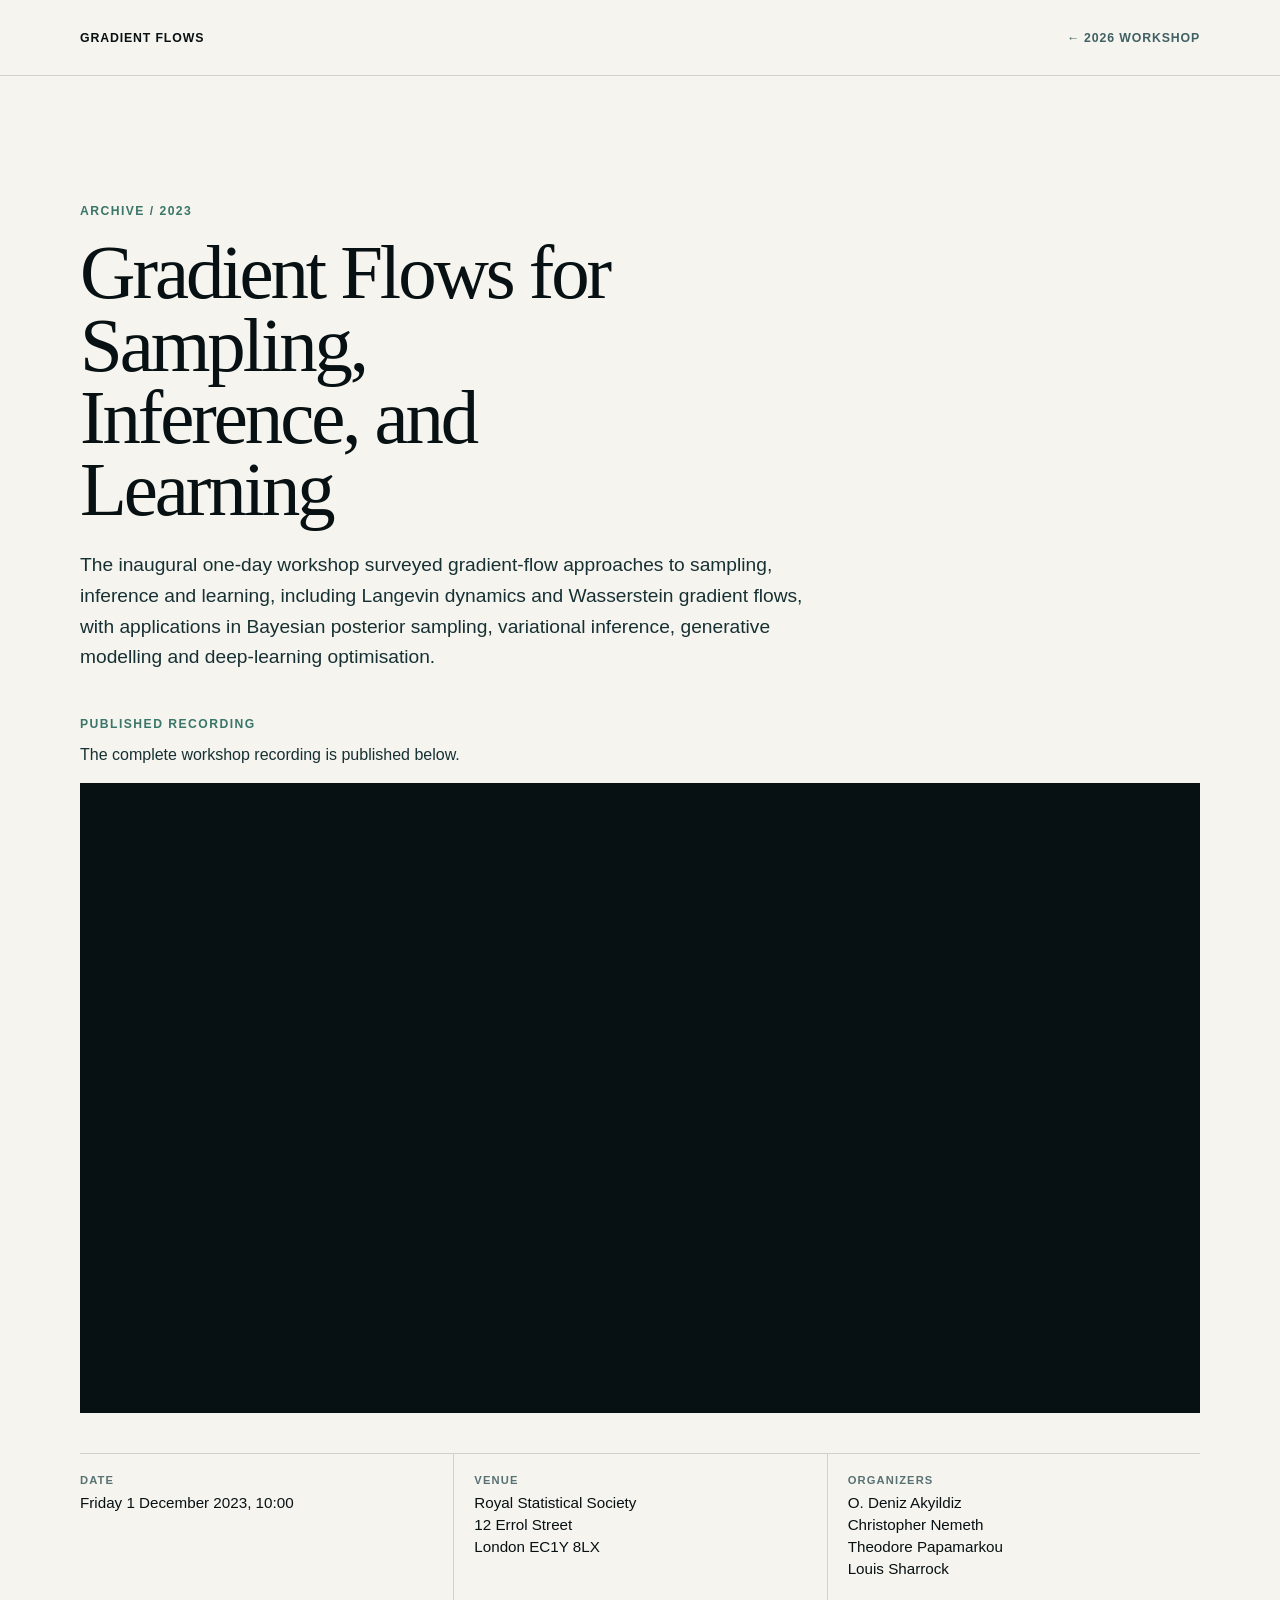
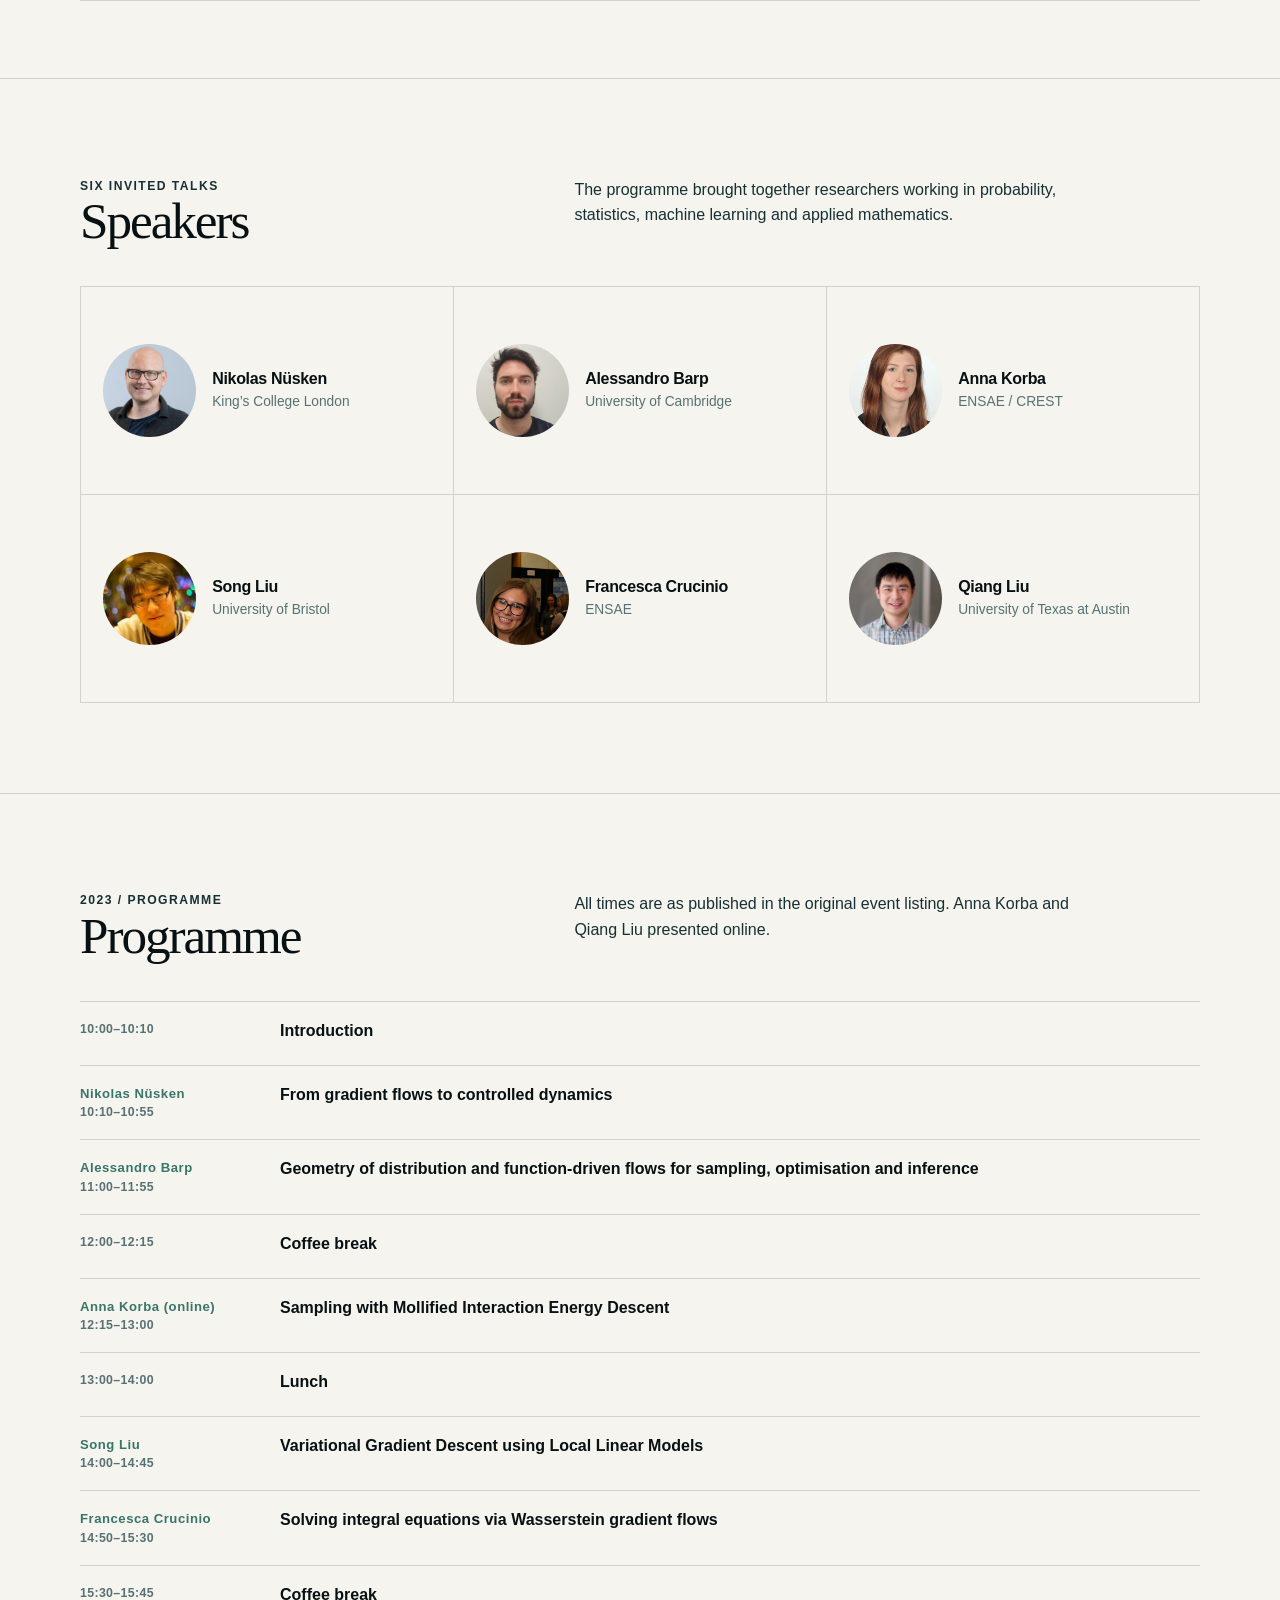
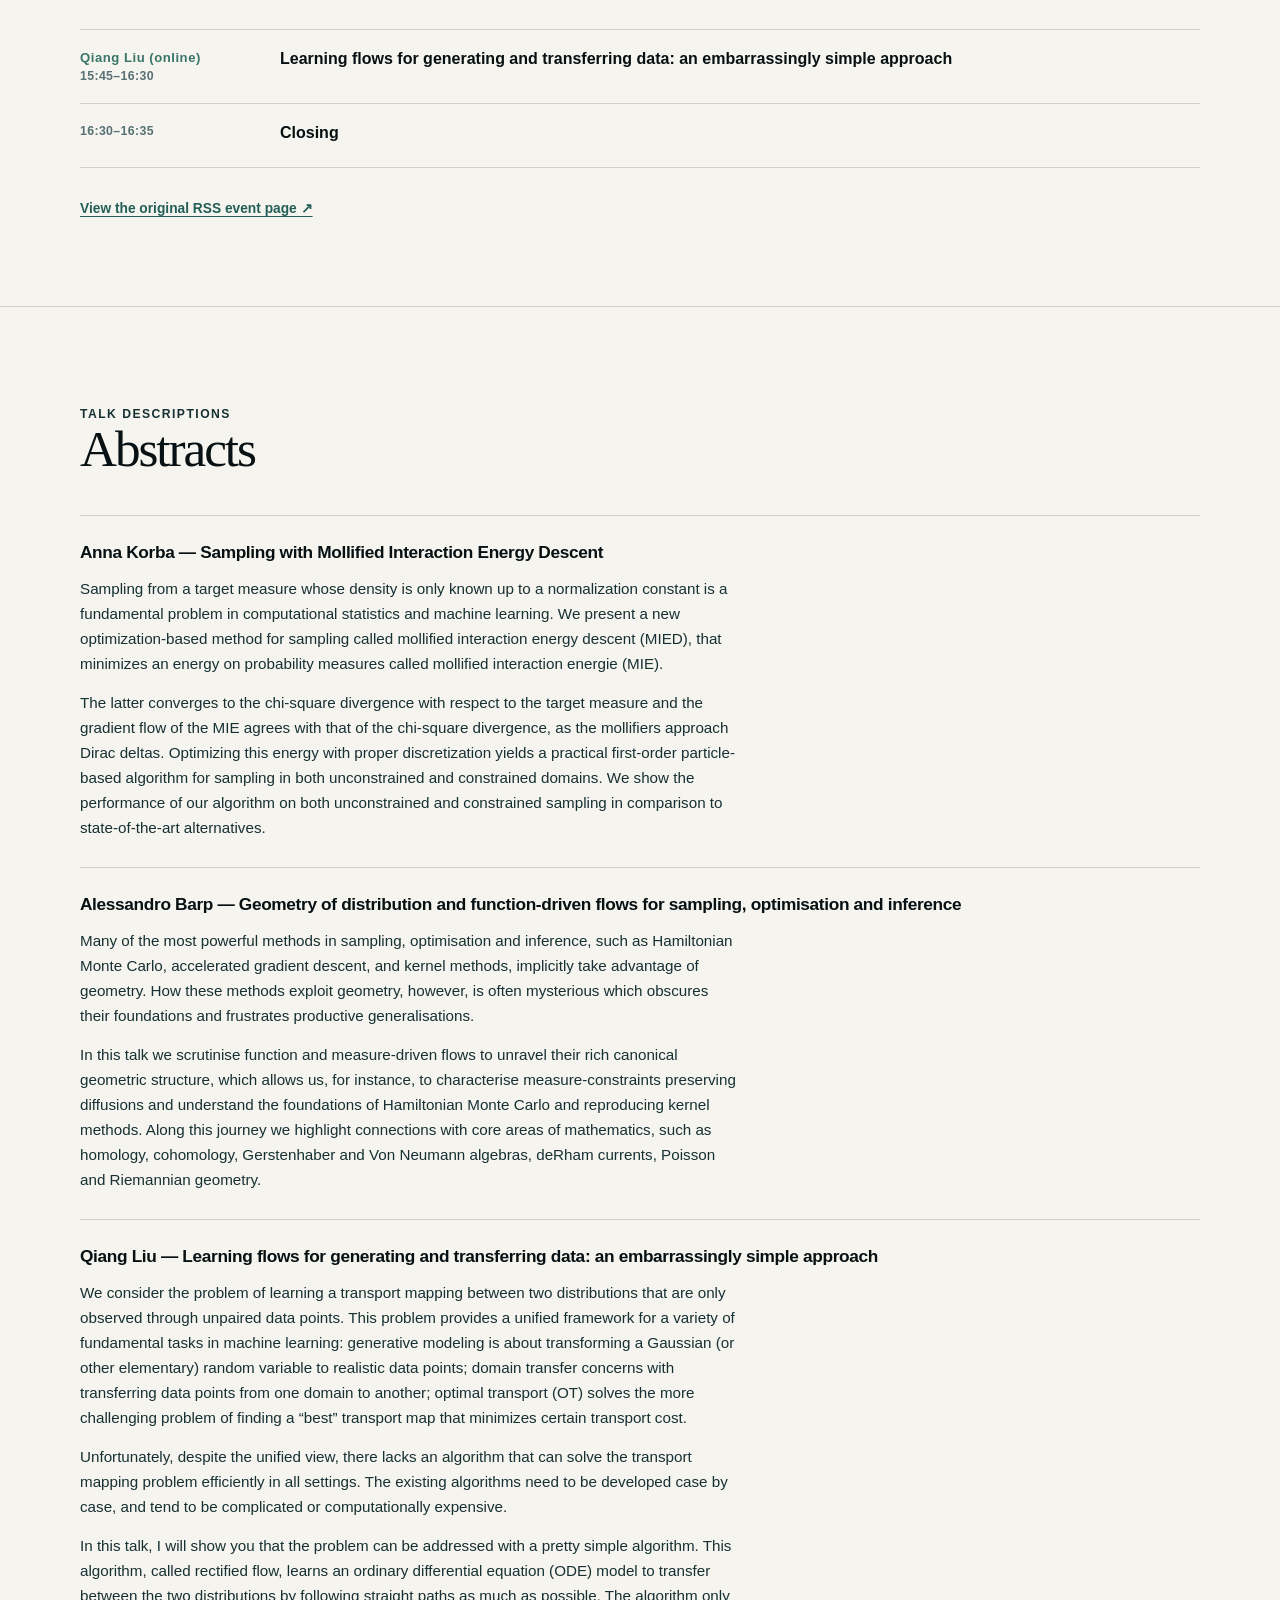
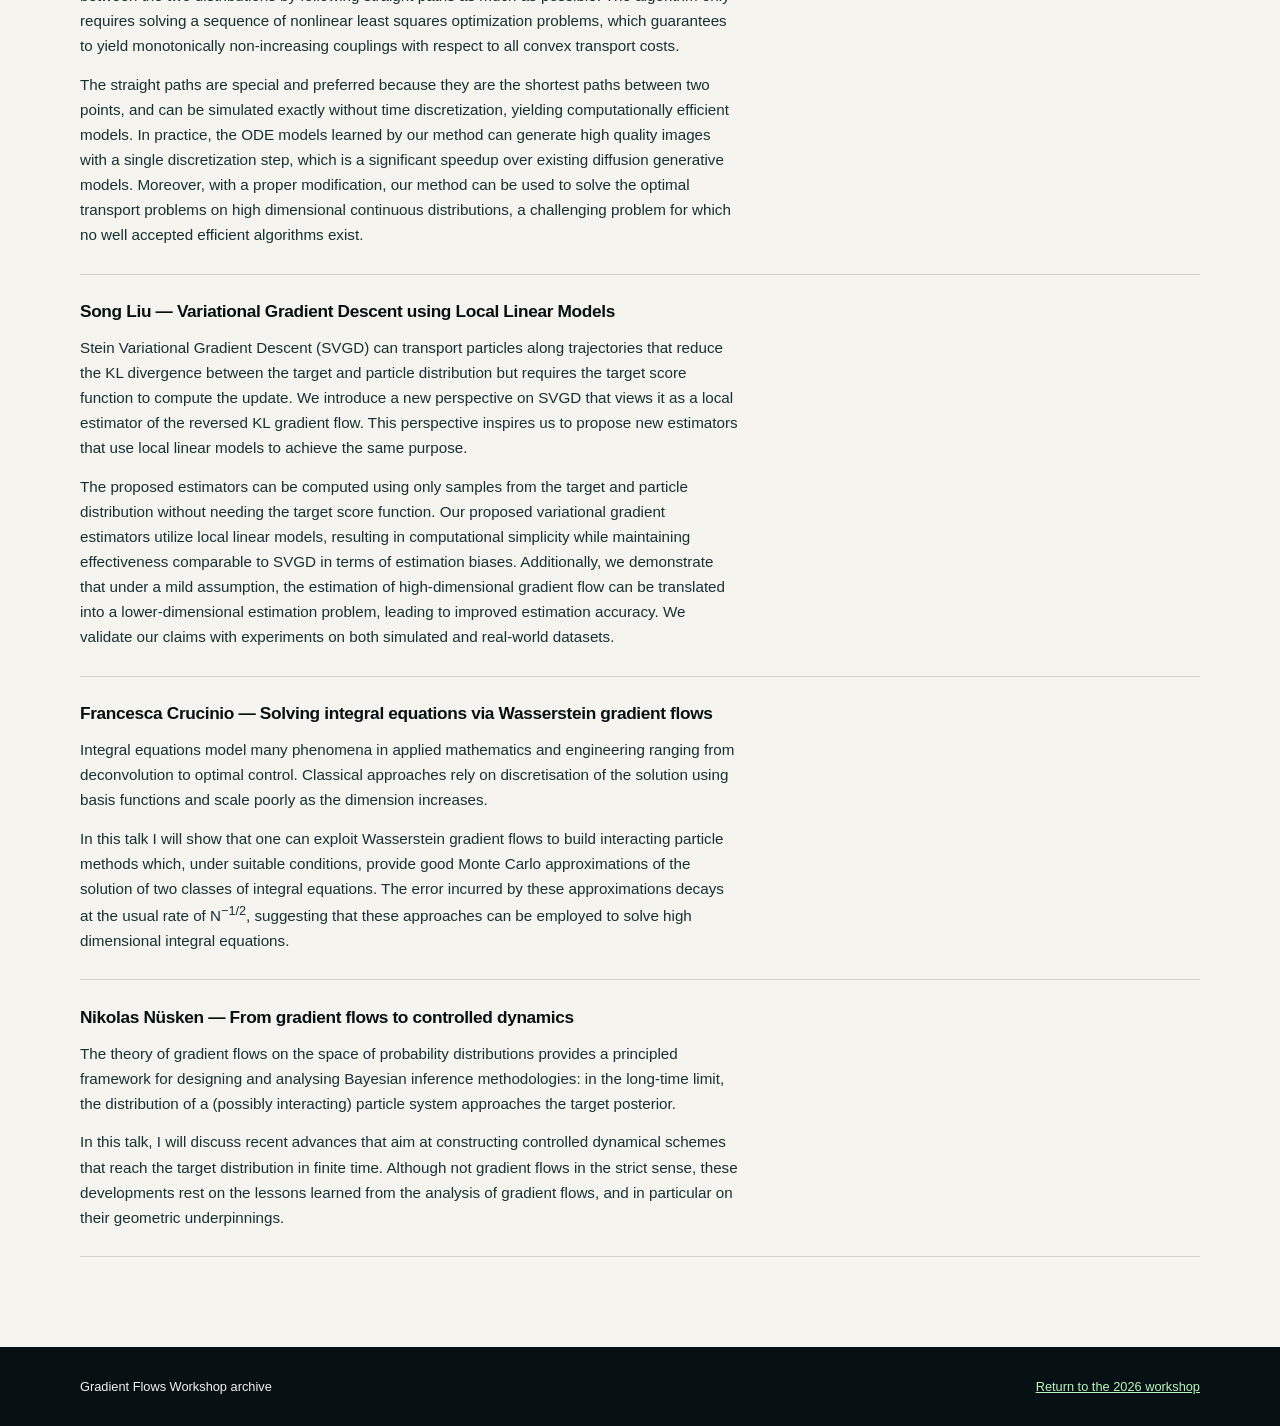
==== commit e96af2ff: "Optimise speaker portraits and retain originals locally" ====
--- a/2023/index.html
+++ b/2023/index.html
@@ -31,9 +31,9 @@
         <div class="speaker-grid">
           <article class="speaker has-image"><img class="portrait" src="assets/nusken.jpg" width="540" height="540" alt="Nikolas Nüsken" /><div><h3>Nikolas Nüsken</h3><p>King’s College London</p></div></article>
           <article class="speaker has-image"><img class="portrait" src="assets/barp.jpg" width="270" height="270" alt="Alessandro Barp" /><div><h3>Alessandro Barp</h3><p>University of Cambridge</p></div></article>
-          <article class="speaker has-image"><img class="portrait" src="../speakers/korba.jpeg" width="2806" height="3608" alt="Anna Korba" /><div><h3>Anna Korba</h3><p>ENSAE / CREST</p></div></article>
+          <article class="speaker has-image"><img class="portrait" src="../speakers/optimised/korba-344.webp" width="344" height="344" alt="Anna Korba" /><div><h3>Anna Korba</h3><p>ENSAE / CREST</p></div></article>
           <article class="speaker has-image"><img class="portrait" src="assets/song-liu.jpeg" width="200" height="200" alt="Song Liu" /><div><h3>Song Liu</h3><p>University of Bristol</p></div></article>
-          <article class="speaker has-image"><img class="portrait" src="../speakers/crucinio.jpeg" width="568" height="837" alt="Francesca Crucinio" /><div><h3>Francesca Crucinio</h3><p>ENSAE</p></div></article>
+          <article class="speaker has-image"><img class="portrait" src="../speakers/optimised/crucinio-344.webp" width="344" height="344" alt="Francesca Crucinio" /><div><h3>Francesca Crucinio</h3><p>ENSAE</p></div></article>
           <article class="speaker has-image"><img class="portrait" src="assets/qiang-liu.jpg" width="1200" height="800" alt="Qiang Liu" /><div><h3>Qiang Liu</h3><p>University of Texas at Austin</p></div></article>
         </div>
       </div></section>
